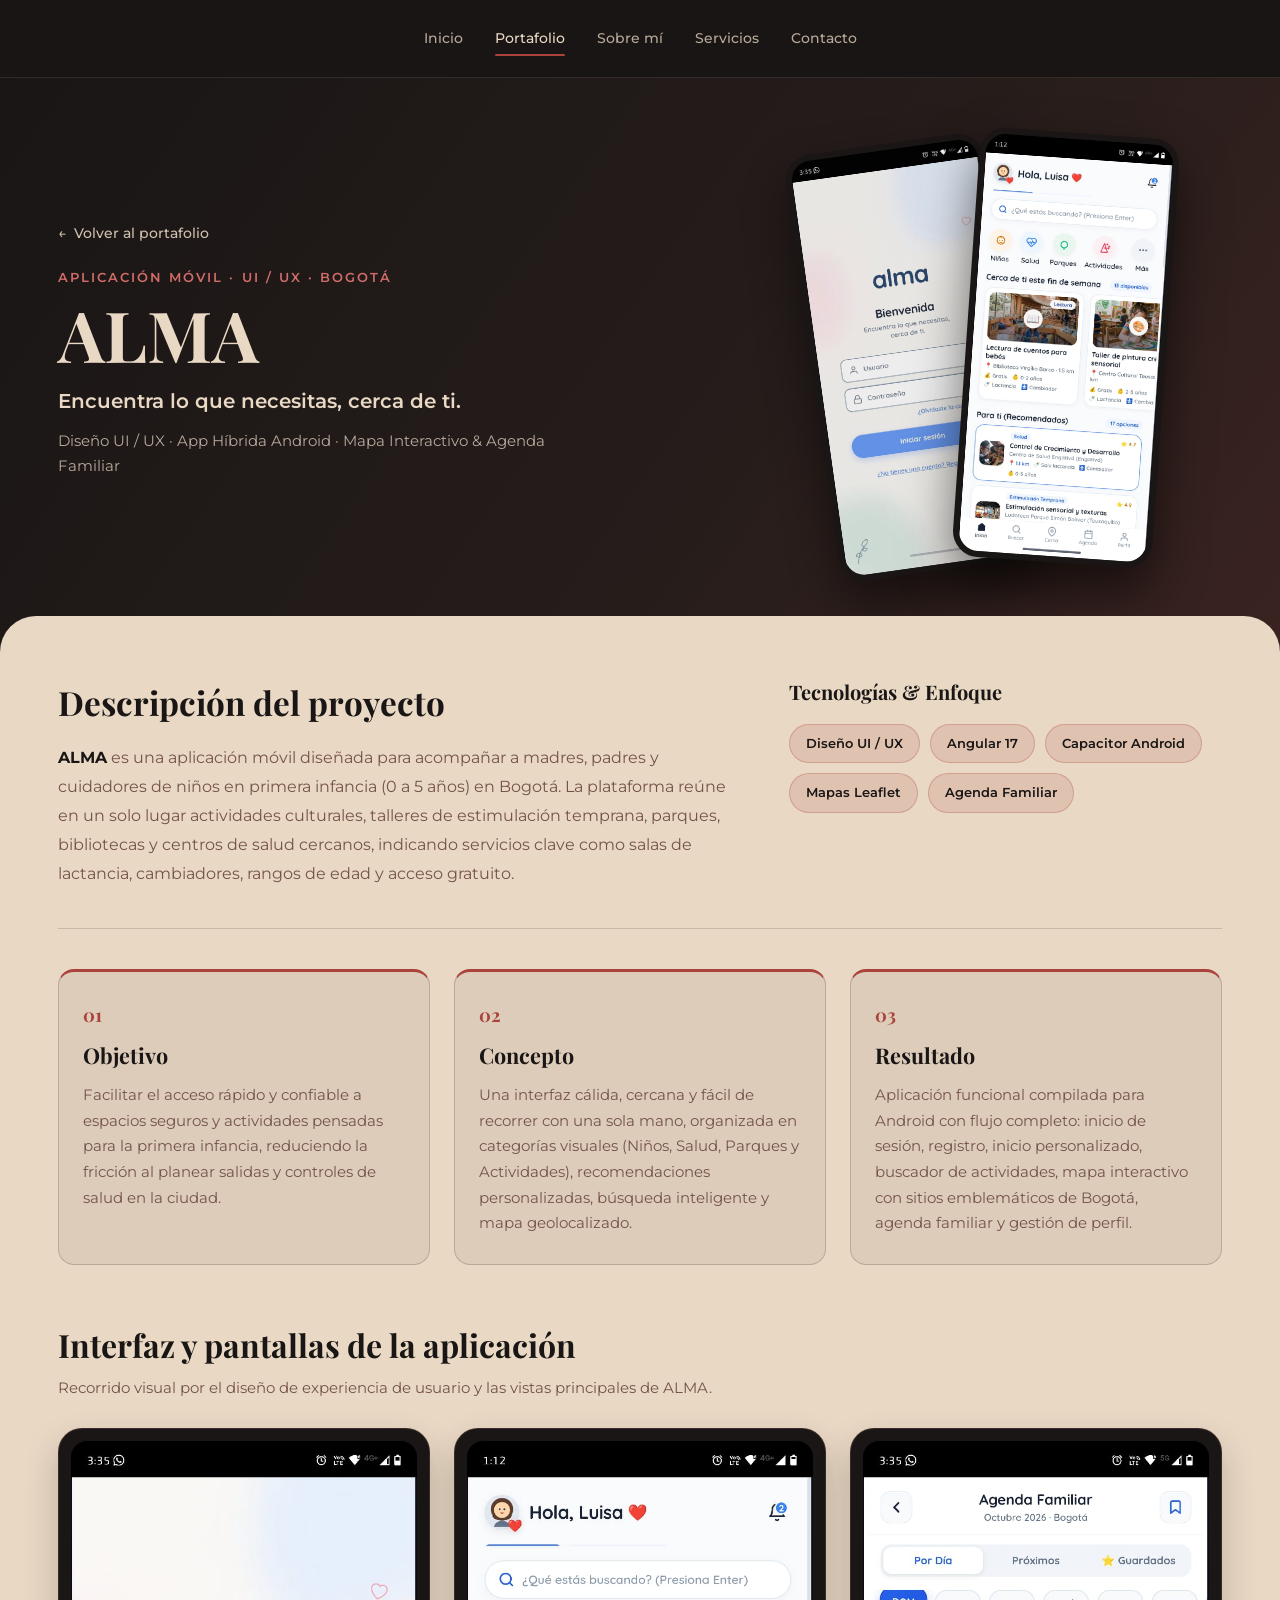
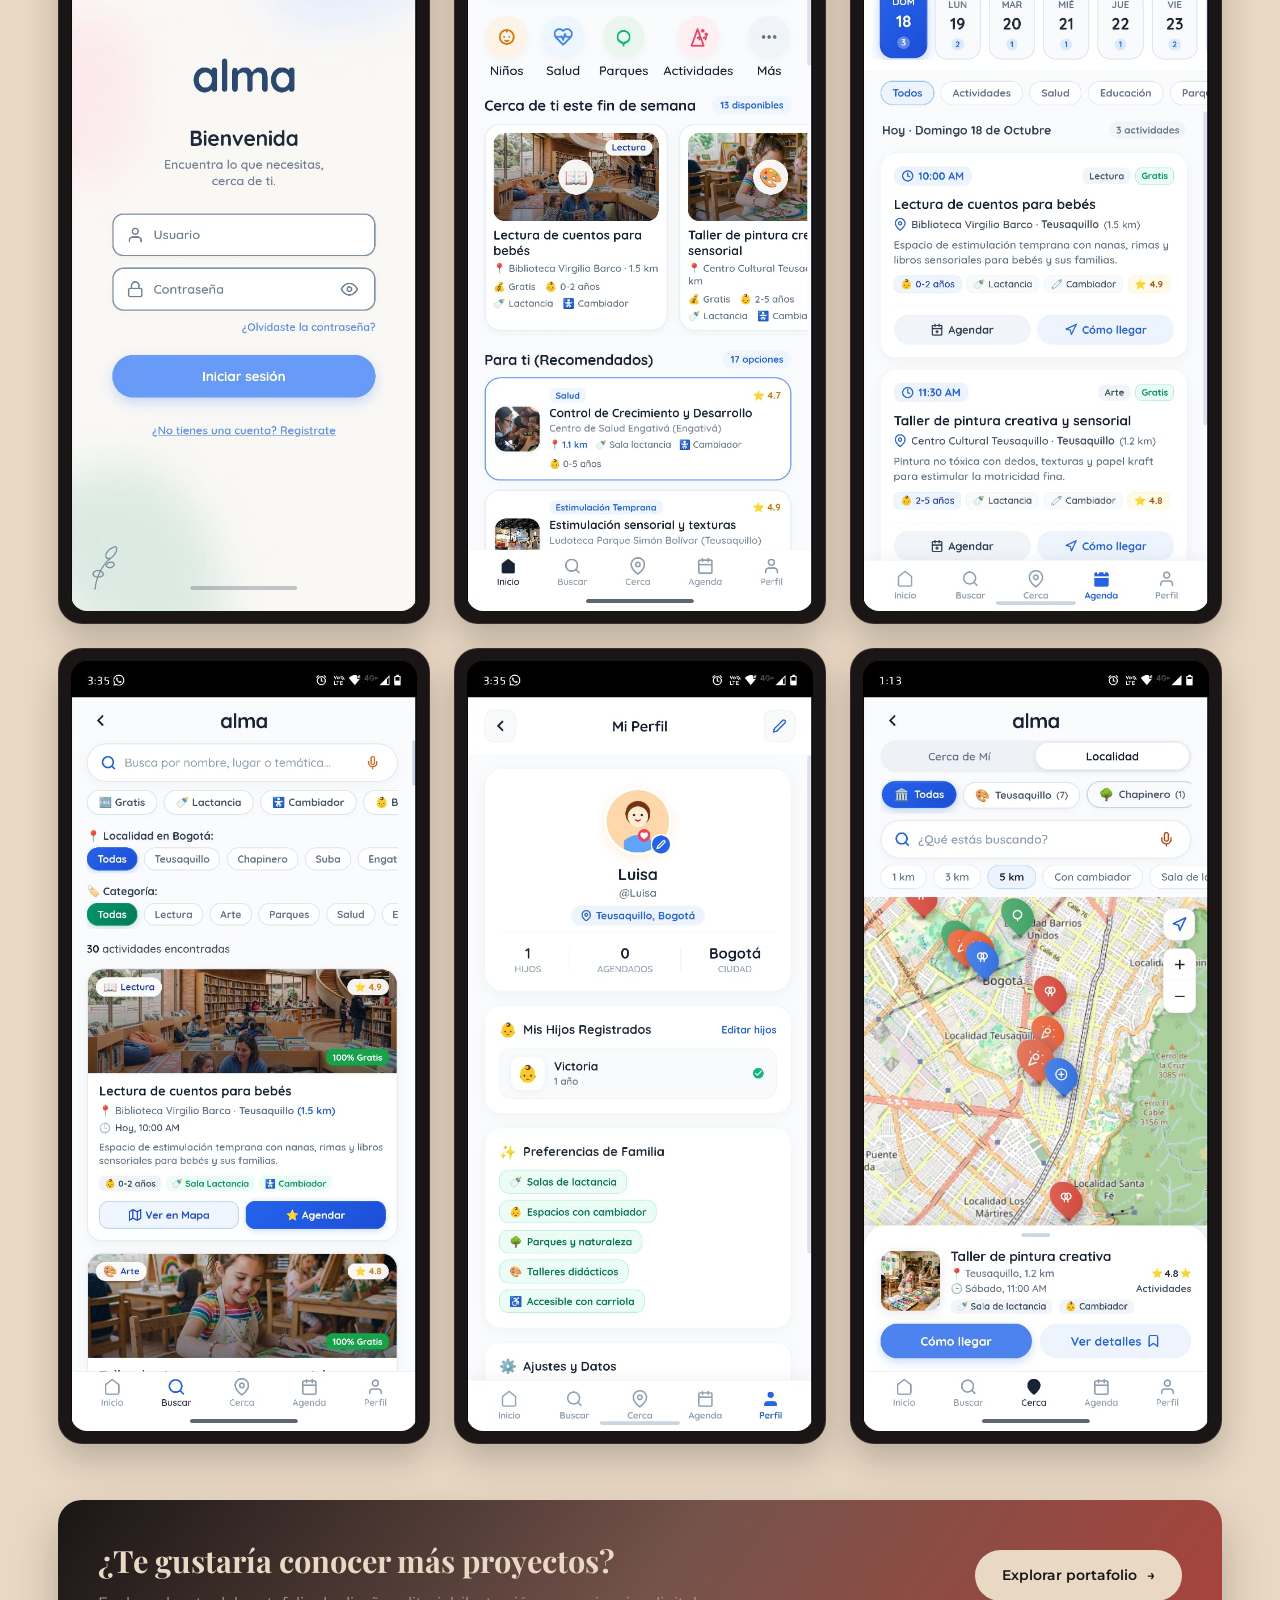
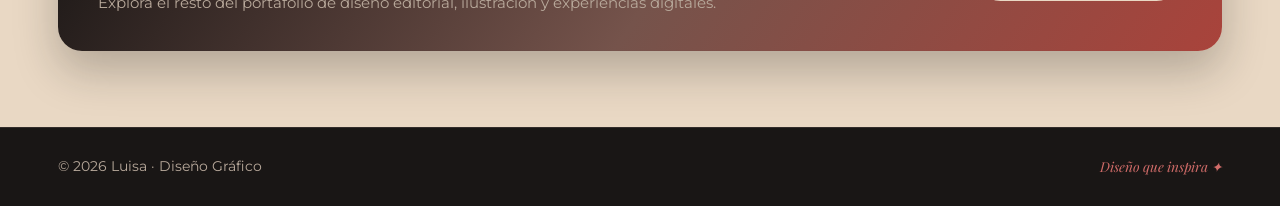
==== alma.html @ 15b38073 "Agrega proyecto ALMA, nueva portada y rediseña Historias de Barrio" ====
<!DOCTYPE html>
<html lang="es">
<head>
  <meta charset="UTF-8">
  <meta name="viewport" content="width=device-width, initial-scale=1.0">
  <meta name="description" content="Caso de estudio: ALMA — Aplicación móvil de acompañamiento familiar para descubrir actividades, parques, salud y espacios amigables con la primera infancia en Bogotá.">
  <title>ALMA | Caso de Estudio</title>
  <link rel="stylesheet" href="css/common.css">
  <link rel="stylesheet" href="css/alma.css">
</head>
<body>
  <!-- Navegación -->
  <header class="navbar">
    <div class="container navbar__inner">
      <nav class="navbar__menu" aria-label="Menú principal">
        <a href="index.html" class="navbar__link">Inicio</a>
        <a href="portafolio.html" class="navbar__link active">Portafolio</a>
        <a href="sobre-mi.html" class="navbar__link">Sobre mí</a>
        <a href="servicios.html" class="navbar__link">Servicios</a>
        <a href="contacto.html" class="navbar__link">Contacto</a>
      </nav>

      <div class="navbar__actions">
        <button class="navbar__burger" type="button" aria-label="Abrir menú" aria-expanded="false">
          <span></span>
          <span></span>
          <span></span>
        </button>
      </div>
    </div>
  </header>

  <main>
    <!-- 1. HERO DEL PROYECTO ALMA -->
    <section class="alma-hero">
      <div class="container alma-hero__grid">
        <div class="alma-hero__content fade-up">
          <a href="portafolio.html" class="alma-hero__back">
            <span aria-hidden="true">←</span> Volver al portafolio
          </a>
          <span class="alma-hero__kicker">Aplicación Móvil · UI / UX · Bogotá</span>
          <h1 class="alma-hero__title">ALMA</h1>
          <p class="alma-hero__tagline">Encuentra lo que necesitas, cerca de ti.</p>
          <p class="alma-hero__meta">Diseño UI / UX · App Híbrida Android · Mapa Interactivo &amp; Agenda Familiar</p>
        </div>

        <div class="alma-hero__phones fade-up" aria-hidden="true">
          <div class="phone-mockup phone-mockup--back">
            <img src="assets/img/alma/alma-2.jpeg" alt="Pantalla de bienvenida ALMA">
          </div>
          <div class="phone-mockup phone-mockup--front">
            <img src="assets/img/alma/alma-1.jpeg" alt="Pantalla de inicio ALMA">
          </div>
        </div>
      </div>
    </section>

    <!-- 2. CUERPO CREMA DEL CASO DE ESTUDIO -->
    <section class="alma-body">
      <div class="container">
        <!-- Descripción + Herramientas -->
        <div class="alma-overview fade-up">
          <div class="alma-description">
            <h2>Descripción del proyecto</h2>
            <p>
              <strong>ALMA</strong> es una aplicación móvil diseñada para acompañar a madres, padres
              y cuidadores de niños en primera infancia (0 a 5 años) en Bogotá. La plataforma reúne
              en un solo lugar actividades culturales, talleres de estimulación temprana, parques,
              bibliotecas y centros de salud cercanos, indicando servicios clave como salas de
              lactancia, cambiadores, rangos de edad y acceso gratuito.
            </p>
          </div>

          <div class="alma-tools">
            <h3>Tecnologías &amp; Enfoque</h3>
            <ul class="alma-tag-list">
              <li>Diseño UI / UX</li>
              <li>Angular 17</li>
              <li>Capacitor Android</li>
              <li>Mapas Leaflet</li>
              <li>Agenda Familiar</li>
            </ul>
          </div>
        </div>

        <!-- Objetivo / Concepto / Resultado -->
        <div class="alma-pillars fade-up">
          <article class="alma-pillar">
            <span class="alma-pillar__num" aria-hidden="true">01</span>
            <h3>Objetivo</h3>
            <p>
              Facilitar el acceso rápido y confiable a espacios seguros y actividades pensadas para
              la primera infancia, reduciendo la fricción al planear salidas y controles de salud en
              la ciudad.
            </p>
          </article>

          <article class="alma-pillar">
            <span class="alma-pillar__num" aria-hidden="true">02</span>
            <h3>Concepto</h3>
            <p>
              Una interfaz cálida, cercana y fácil de recorrer con una sola mano, organizada en
              categorías visuales (Niños, Salud, Parques y Actividades), recomendaciones
              personalizadas, búsqueda inteligente y mapa geolocalizado.
            </p>
          </article>

          <article class="alma-pillar">
            <span class="alma-pillar__num" aria-hidden="true">03</span>
            <h3>Resultado</h3>
            <p>
              Aplicación funcional compilada para Android con flujo completo: inicio de sesión,
              registro, inicio personalizado, buscador de actividades, mapa interactivo con sitios
              emblemáticos de Bogotá, agenda familiar y gestión de perfil.
            </p>
          </article>
        </div>

        <!-- Galería de pantallas de la app -->
        <div class="alma-section fade-up">
          <div class="alma-section__head">
            <h2>Interfaz y pantallas de la aplicación</h2>
            <p>Recorrido visual por el diseño de experiencia de usuario y las vistas principales de ALMA.</p>
          </div>

          <div class="alma-screens-grid">
            <figure class="alma-screen">
              <img src="assets/img/alma/alma-2.jpeg" alt="ALMA — Pantalla de bienvenida e inicio de sesión" loading="lazy">
            </figure>
            <figure class="alma-screen">
              <img src="assets/img/alma/alma-1.jpeg" alt="ALMA — Inicio con actividades recomendadas" loading="lazy">
            </figure>
            <figure class="alma-screen">
              <img src="assets/img/alma/alma-3.jpeg" alt="ALMA — Vista de funcionalidades 3" loading="lazy">
            </figure>
            <figure class="alma-screen">
              <img src="assets/img/alma/alma-4.jpeg" alt="ALMA — Vista de funcionalidades 4" loading="lazy">
            </figure>
            <figure class="alma-screen">
              <img src="assets/img/alma/alma-5.jpeg" alt="ALMA — Vista de funcionalidades 5" loading="lazy">
            </figure>
            <figure class="alma-screen">
              <img src="assets/img/alma/alma-6.jpeg" alt="ALMA — Vista de funcionalidades 6" loading="lazy">
            </figure>
          </div>
        </div>

        <!-- Banner inferior -->
        <div class="alma-cta fade-up">
          <div class="alma-cta__banner">
            <div class="alma-cta__text">
              <h2>¿Te gustaría conocer más proyectos?</h2>
              <p>Explora el resto del portafolio de diseño editorial, ilustración y experiencias digitales.</p>
            </div>
            <a href="portafolio.html" class="btn btn--cream">
              Explorar portafolio <span aria-hidden="true">→</span>
            </a>
          </div>
        </div>
      </div>
    </section>
  </main>

  <footer class="site-footer">
    <div class="container site-footer__inner">
      <div class="site-footer__brand">
        <span>© 2026 Luisa · Diseño Gráfico</span>
      </div>
      <span class="site-footer__tagline">Diseño que inspira ✦</span>
    </div>
  </footer>

  <script src="js/main.js"></script>
</body>
</html>
---- css/common.css ----
/* ==========================================================================
   COMMON.CSS — Sistema de Diseño Global (Lp · Luisa Portafolio)
   Paleta: #191615 (Oscuro), #A9433B (Terracota/Rojo), #D16C69 (Coral),
           #E9D8C4 (Crema), #75534B (Café), #B8A99B (Topo)
   Tipografía: Playfair Display (Títulos) & Montserrat (Textos)
   ========================================================================== */

@import url('https://fonts.googleapis.com/css2?family=Montserrat:wght@300;400;500;600;700&family=Playfair+Display:ital,wght@0,600;0,700;0,800;1,600&display=swap');

:root {
  /* Colores principales */
  --bg-dark: #191615;
  --bg-dark-elevated: #231E1C;
  --bg-dark-card: #2B2422;
  --bg-cream: #E9D8C4;
  --bg-cream-alt: #DFCBB4;

  --purple-primary: #A9433B;
  --purple-hover: #8C352E;
  --purple-light: #D16C69;
  --purple-soft: rgba(169, 67, 59, 0.18);
  --brown-accent: #75534B;

  --text-light: #E9D8C4;
  --text-light-muted: #B8A99B;
  --text-dark: #191615;
  --text-dark-muted: #75534B;

  --border-dark: rgba(184, 169, 155, 0.16);
  --border-cream: rgba(117, 83, 75, 0.24);

  /* Tipografías */
  --font-display: 'Playfair Display', Georgia, serif;
  --font-body: 'Montserrat', -apple-system, BlinkMacSystemFont, sans-serif;

  /* Radios y sombras */
  --radius-sm: 10px;
  --radius-md: 16px;
  --radius-lg: 24px;
  --radius-pill: 999px;
  --shadow-soft: 0 12px 32px rgba(25, 22, 21, 0.32);
  --shadow-purple: 0 10px 30px rgba(169, 67, 59, 0.34);

  /* Contenedor a pantalla completa */
  --container-max: 100%;
  --container-pad: clamp(24px, 4.5vw, 72px);
  --nav-height: 78px;
  --transition: 0.28s cubic-bezier(0.25, 0.8, 0.25, 1);
}

/* Modo claro opcional (activado con el botón de tema del navbar) */
body.light-theme {
  --bg-dark: #26201E;
  --bg-dark-elevated: #312926;
}

/* Reset básico */
*,
*::before,
*::after {
  box-sizing: border-box;
  margin: 0;
  padding: 0;
}

html {
  scroll-behavior: smooth;
  font-size: 16px;
}

body {
  font-family: var(--font-body);
  background-color: var(--bg-dark);
  color: var(--text-light);
  line-height: 1.6;
  overflow-x: hidden;
  -webkit-font-smoothing: antialiased;
  min-height: 100vh;
  display: flex;
  flex-direction: column;
}

main {
  flex: 1;
  display: flex;
  flex-direction: column;
}

img {
  max-width: 100%;
  display: block;
}

a {
  color: inherit;
  text-decoration: none;
  transition: color var(--transition), transform var(--transition), background var(--transition);
}

button,
input,
textarea {
  font-family: inherit;
}

ul {
  list-style: none;
}

/* Contenedor */
.container {
  width: 100%;
  max-width: var(--container-max);
  margin: 0 auto;
  padding: 0 var(--container-pad);
}

/* ==========================================================================
   NAVEGACIÓN PRINCIPAL
   ========================================================================== */
.navbar {
  position: sticky;
  top: 0;
  z-index: 100;
  height: var(--nav-height);
  background: rgba(25, 22, 21, 0.9);
  backdrop-filter: blur(14px);
  -webkit-backdrop-filter: blur(14px);
  border-bottom: 1px solid var(--border-dark);
}

.navbar__inner {
  height: 100%;
  display: flex;
  align-items: center;
  justify-content: center;
  position: relative;
  gap: 24px;
}

.navbar__logo {
  font-family: var(--font-display);
  font-size: 1.95rem;
  font-weight: 700;
  letter-spacing: -0.04em;
  color: var(--text-light);
  display: inline-flex;
  align-items: baseline;
  line-height: 1;
}

.navbar__logo span {
  font-style: italic;
  color: var(--purple-light);
  margin-left: -2px;
}

.navbar__menu {
  display: flex;
  align-items: center;
  gap: 32px;
}

.navbar__link {
  font-size: 0.9rem;
  font-weight: 500;
  color: var(--text-light-muted);
  position: relative;
  padding: 6px 0;
}

.navbar__link::after {
  content: '';
  position: absolute;
  left: 0;
  bottom: 0;
  width: 0;
  height: 2px;
  background: var(--purple-primary);
  border-radius: 2px;
  transition: width var(--transition);
}

.navbar__link:hover,
.navbar__link.active {
  color: var(--text-light);
}

.navbar__link.active::after,
.navbar__link:hover::after {
  width: 100%;
}

.navbar__actions {
  position: absolute;
  right: var(--container-pad);
  display: flex;
  align-items: center;
  gap: 14px;
}

/* Switch decorativo / funcional de estrellas y luna (como en el boceto) */
.theme-toggle {
  width: 58px;
  height: 28px;
  border-radius: var(--radius-pill);
  border: 1px solid rgba(184, 169, 155, 0.32);
  background: linear-gradient(135deg, #2D2523, #191615);
  padding: 3px 6px;
  display: inline-flex;
  align-items: center;
  justify-content: space-between;
  cursor: pointer;
  position: relative;
  transition: border-color var(--transition), background var(--transition);
}

.theme-toggle:hover {
  border-color: var(--purple-light);
}

.theme-toggle__stars {
  font-size: 0.65rem;
  color: var(--purple-light);
  letter-spacing: 1px;
}

.theme-toggle__orb {
  width: 18px;
  height: 18px;
  border-radius: 50%;
  background: var(--bg-cream);
  box-shadow: 0 0 8px rgba(245, 236, 229, 0.7);
  transition: transform var(--transition);
}

body.light-theme .theme-toggle__orb {
  transform: translateX(-24px);
  background: var(--purple-light);
}

/* Botón hamburguesa móvil */
.navbar__burger {
  display: none;
  flex-direction: column;
  justify-content: center;
  gap: 5px;
  width: 38px;
  height: 38px;
  background: transparent;
  border: 1px solid var(--border-dark);
  border-radius: 10px;
  padding: 8px;
  cursor: pointer;
}

.navbar__burger span {
  display: block;
  width: 100%;
  height: 2px;
  background: var(--text-light);
  border-radius: 2px;
  transition: transform var(--transition), opacity var(--transition);
}

/* ==========================================================================
   BOTONES REUTILIZABLES
   ========================================================================== */
.btn {
  display: inline-flex;
  align-items: center;
  justify-content: center;
  gap: 10px;
  padding: 13px 26px;
  border-radius: var(--radius-pill);
  font-size: 0.9rem;
  font-weight: 600;
  cursor: pointer;
  border: 1.5px solid transparent;
  transition: transform var(--transition), box-shadow var(--transition), background var(--transition), color var(--transition);
}

.btn:hover {
  transform: translateY(-2px);
}

.btn--cream {
  background: var(--bg-cream);
  color: var(--text-dark);
}

.btn--cream:hover {
  background: #ffffff;
  box-shadow: 0 10px 24px rgba(245, 236, 229, 0.22);
}

.btn--purple {
  background: var(--purple-primary);
  color: #ffffff;
}

.btn--purple:hover {
  background: var(--purple-hover);
  box-shadow: var(--shadow-purple);
}

.btn--outline-dark {
  background: transparent;
  color: var(--text-dark);
  border-color: var(--text-dark);
}

.btn--outline-dark:hover {
  background: var(--text-dark);
  color: var(--bg-cream);
}

/* ==========================================================================
   TEXTURAS HALFTONE Y ELEMENTOS GRÁFICOS DEL SISTEMA DE DISEÑO
   ========================================================================== */
.halftone-dots {
  background-image: radial-gradient(rgba(169, 67, 59, 0.55) 1.5px, transparent 1.5px);
  background-size: 9px 9px;
}

.halftone-dots--dark {
  background-image: radial-gradient(rgba(117, 83, 75, 0.38) 1.5px, transparent 1.5px);
  background-size: 8px 8px;
}

.halftone-dots--light {
  background-image: radial-gradient(rgba(233, 216, 196, 0.32) 1.5px, transparent 1.5px);
  background-size: 10px 10px;
}

.sparkle {
  display: inline-block;
  color: var(--purple-primary);
  line-height: 1;
}

/* ==========================================================================
   ICONOS SOCIALES & FOOTER COMPARTIDO
   ========================================================================== */
.social-links {
  display: flex;
  align-items: center;
  gap: 16px;
}

.social-link {
  width: 38px;
  height: 38px;
  border-radius: 50%;
  display: inline-flex;
  align-items: center;
  justify-content: center;
  color: inherit;
  border: 1px solid currentColor;
  opacity: 0.85;
  transition: transform var(--transition), background var(--transition), color var(--transition), opacity var(--transition);
}

.social-link:hover {
  opacity: 1;
  transform: translateY(-2px);
  background: var(--purple-primary);
  border-color: var(--purple-primary);
  color: #ffffff;
}

.site-footer {
  background: var(--bg-dark);
  border-top: 1px solid var(--border-dark);
  padding: 28px 0;
  color: var(--text-light-muted);
  font-size: 0.85rem;
}

.site-footer__inner {
  display: flex;
  align-items: center;
  justify-content: space-between;
  flex-wrap: wrap;
  gap: 16px;
}

.site-footer__brand {
  display: flex;
  align-items: center;
  gap: 12px;
}

.site-footer__tagline {
  font-family: var(--font-display);
  font-style: italic;
  color: var(--purple-light);
}

/* ==========================================================================
   ANIMACIONES SUAVES DE ENTRADA
   ========================================================================== */
.fade-up {
  opacity: 0;
  transform: translateY(22px);
  transition: opacity 0.6s ease, transform 0.6s ease;
}

.fade-up.is-visible {
  opacity: 1;
  transform: translateY(0);
}

/* ==========================================================================
   RESPONSIVE GLOBAL
   ========================================================================== */
@media (max-width: 860px) {
  .navbar__burger {
    display: flex;
  }

  .navbar__menu {
    position: fixed;
    top: var(--nav-height);
    left: 0;
    right: 0;
    background: rgba(20, 18, 24, 0.98);
    backdrop-filter: blur(18px);
    flex-direction: column;
    padding: 28px 24px 36px;
    gap: 20px;
    border-bottom: 1px solid var(--border-dark);
    transform: translateY(-130%);
    opacity: 0;
    pointer-events: none;
    transition: transform 0.32s ease, opacity 0.32s ease;
  }

  .navbar__menu.is-open {
    transform: translateY(0);
    opacity: 1;
    pointer-events: auto;
  }

  .navbar__link {
    font-size: 1.05rem;
  }
}
---- css/alma.css ----
/* ==========================================================================
   ALMA.CSS — Estilos exclusivos para alma.html (Caso de Estudio App ALMA)
   Paleta: #191615, #A9433B, #D16C69, #E9D8C4, #75534B, #B8A99B
   ========================================================================== */

/* 1. HERO OSCURO */
.alma-hero {
  background: linear-gradient(125deg, #191615 0%, #261D1B 60%, #3A2320 100%);
  padding: 56px 0 84px;
  overflow: hidden;
}

.alma-hero__grid {
  display: grid;
  grid-template-columns: 1.15fr 0.85fr;
  align-items: center;
  gap: 44px;
}

.alma-hero__back {
  display: inline-flex;
  align-items: center;
  gap: 8px;
  font-size: 0.88rem;
  font-weight: 500;
  color: #E9D8C4;
  opacity: 0.88;
  margin-bottom: 24px;
}

.alma-hero__back:hover {
  opacity: 1;
  color: #D16C69;
  transform: translateX(-4px);
}

.alma-hero__kicker {
  display: block;
  font-size: 0.8rem;
  font-weight: 600;
  text-transform: uppercase;
  letter-spacing: 0.16em;
  color: #D16C69;
  margin-bottom: 10px;
}

.alma-hero__title {
  font-family: var(--font-display);
  font-size: clamp(3rem, 5.5vw, 4.9rem);
  line-height: 1.02;
  color: #E9D8C4;
  margin-bottom: 14px;
}

.alma-hero__tagline {
  font-size: clamp(1.1rem, 1.6vw, 1.35rem);
  font-weight: 600;
  color: #E9D8C4;
  margin-bottom: 12px;
}

.alma-hero__meta {
  font-size: 0.95rem;
  color: #B8A99B;
  max-width: 540px;
}

/* Mockups de teléfono en el Hero */
.alma-hero__phones {
  position: relative;
  min-height: 360px;
  display: flex;
  align-items: center;
  justify-content: center;
}

.phone-mockup {
  width: 200px;
  border-radius: 26px;
  overflow: hidden;
  border: 6px solid #191615;
  box-shadow: 0 24px 50px rgba(0, 0, 0, 0.55);
  background: #191615;
}

.phone-mockup img {
  width: 100%;
  height: auto;
  display: block;
}

.phone-mockup--back {
  transform: rotate(-8deg) translateX(26px) translateY(12px);
  opacity: 0.92;
}

.phone-mockup--front {
  position: relative;
  z-index: 2;
  transform: rotate(4deg) translateX(-18px);
}

/* 2. CUERPO CREMA */
.alma-body {
  position: relative;
  flex: 1;
  background: #E9D8C4;
  color: #191615;
  border-radius: 36px 36px 0 0;
  margin-top: -32px;
  padding: 60px 0 76px;
  z-index: 3;
}

.alma-overview {
  display: grid;
  grid-template-columns: 1.35fr 0.85fr;
  gap: 44px;
  align-items: start;
  padding-bottom: 40px;
  border-bottom: 1px solid rgba(117, 83, 75, 0.25);
}

.alma-description h2 {
  font-family: var(--font-display);
  font-size: clamp(1.7rem, 2.6vw, 2.15rem);
  color: #191615;
  margin-bottom: 14px;
}

.alma-description p {
  font-size: 1.02rem;
  color: #75534B;
  line-height: 1.78;
  max-width: 740px;
}

.alma-description strong {
  color: #191615;
}

.alma-tools h3 {
  font-family: var(--font-display);
  font-size: 1.25rem;
  color: #191615;
  margin-bottom: 16px;
}

.alma-tag-list {
  display: flex;
  flex-wrap: wrap;
  gap: 10px;
}

.alma-tag-list li {
  padding: 8px 16px;
  border-radius: var(--radius-pill);
  background: rgba(169, 67, 59, 0.14);
  border: 1px solid rgba(169, 67, 59, 0.28);
  color: #191615;
  font-size: 0.84rem;
  font-weight: 600;
}

/* Pilares (Objetivo, Concepto, Resultado) */
.alma-pillars {
  display: grid;
  grid-template-columns: repeat(3, 1fr);
  gap: 24px;
  padding: 40px 0 54px;
}

.alma-pillar {
  background: rgba(184, 169, 155, 0.24);
  border: 1.5px solid rgba(117, 83, 75, 0.3);
  border-top: 3px solid #A9433B;
  border-radius: var(--radius-md);
  padding: 28px 24px;
}

.alma-pillar__num {
  display: inline-block;
  font-family: var(--font-display);
  font-size: 1.15rem;
  font-weight: 700;
  color: #A9433B;
  margin-bottom: 8px;
}

.alma-pillar h3 {
  font-family: var(--font-display);
  font-size: 1.35rem;
  color: #191615;
  margin-bottom: 10px;
}

.alma-pillar p {
  font-size: 0.94rem;
  color: #75534B;
  line-height: 1.7;
}

/* Galería de pantallas móviles */
.alma-section {
  margin-bottom: 56px;
}

.alma-section__head {
  margin-bottom: 28px;
}

.alma-section__head h2 {
  font-family: var(--font-display);
  font-size: clamp(1.6rem, 2.5vw, 2.05rem);
  color: #191615;
  margin-bottom: 6px;
}

.alma-section__head p {
  font-size: 0.95rem;
  color: #75534B;
}

.alma-screens-grid {
  display: grid;
  grid-template-columns: repeat(3, 1fr);
  gap: 24px;
}

.alma-screen {
  background: #191615;
  border-radius: 24px;
  padding: 12px;
  box-shadow: 0 16px 34px rgba(25, 22, 21, 0.22);
  border: 1px solid rgba(117, 83, 75, 0.35);
  transition: transform var(--transition), box-shadow var(--transition);
}

.alma-screen:hover {
  transform: translateY(-6px);
  box-shadow: 0 22px 44px rgba(25, 22, 21, 0.3);
}

.alma-screen img {
  width: 100%;
  height: auto;
  border-radius: 16px;
  display: block;
}

/* Banner CTA final */
.alma-cta__banner {
  background: linear-gradient(125deg, #191615 0%, #75534B 52%, #A9433B 100%);
  border-radius: var(--radius-lg);
  padding: 36px 40px;
  color: #E9D8C4;
  display: flex;
  align-items: center;
  justify-content: space-between;
  gap: 24px;
  box-shadow: 0 20px 44px rgba(25, 22, 21, 0.25);
}

.alma-cta__text h2 {
  font-family: var(--font-display);
  font-size: clamp(1.45rem, 2.4vw, 2rem);
  color: #E9D8C4;
  margin-bottom: 6px;
}

.alma-cta__text p {
  font-size: 0.95rem;
  color: #B8A99B;
}

/* RESPONSIVE */
@media (max-width: 960px) {
  .alma-hero__grid,
  .alma-overview,
  .alma-pillars {
    grid-template-columns: 1fr;
  }

  .alma-screens-grid {
    grid-template-columns: repeat(2, 1fr);
  }

  .alma-cta__banner {
    flex-direction: column;
    align-items: flex-start;
  }
}

@media (max-width: 560px) {
  .alma-screens-grid {
    grid-template-columns: 1fr;
  }

  .phone-mockup {
    width: 155px;
  }
}
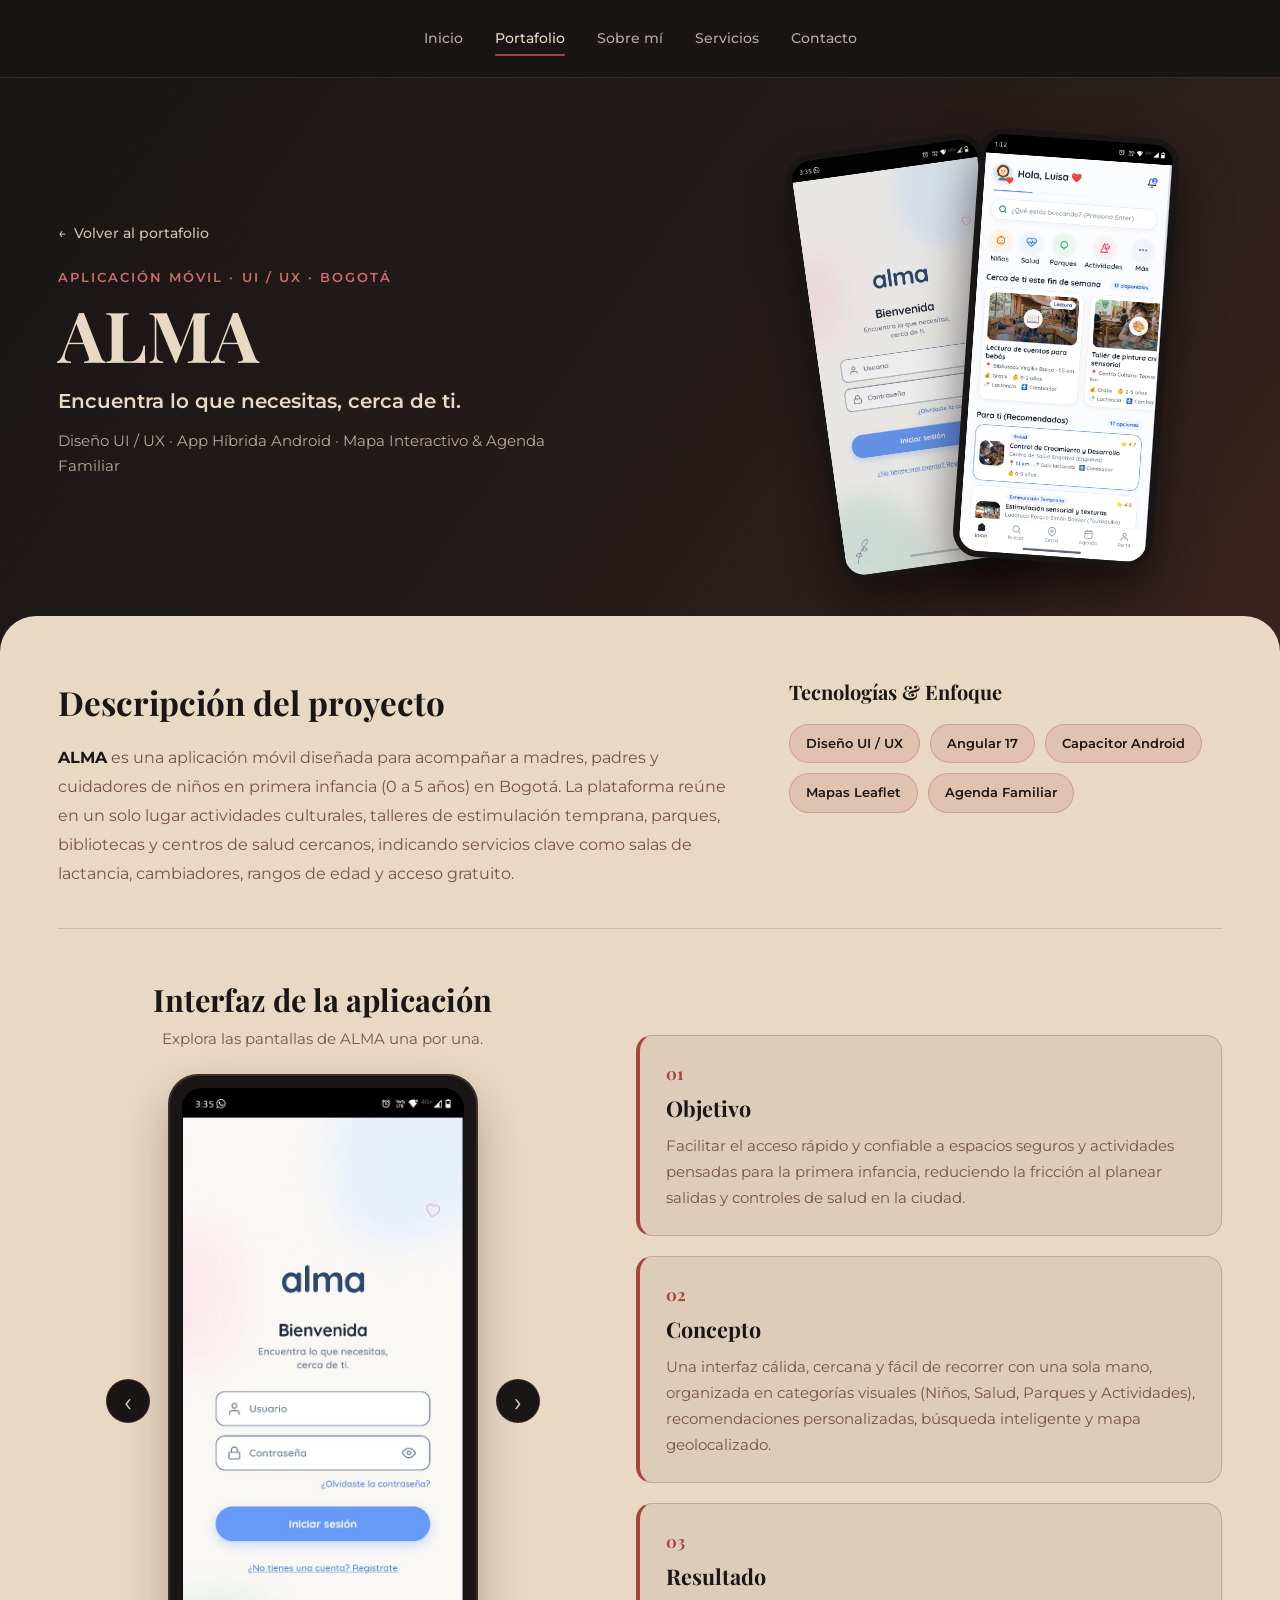
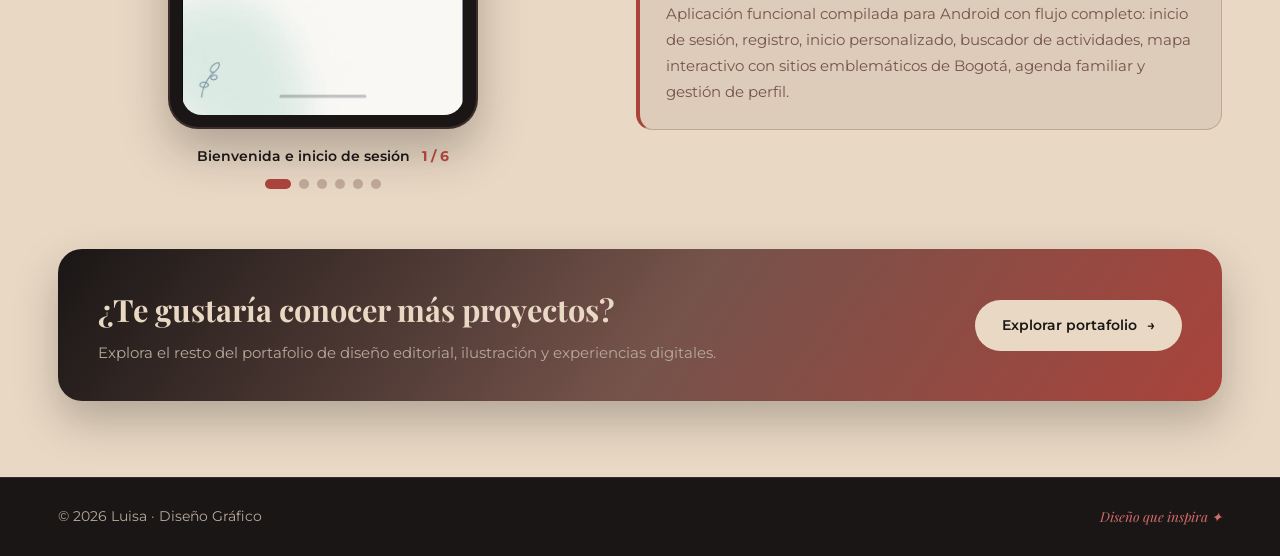
==== commit d9f9032f: "Galería 1 en 1 en ALMA junto a Objetivo, Concepto y Resultado" ====
--- a/alma.html
+++ b/alma.html
@@ -83,65 +83,88 @@
           </div>
         </div>
 
-        <!-- Objetivo / Concepto / Resultado -->
-        <div class="alma-pillars fade-up">
-          <article class="alma-pillar">
-            <span class="alma-pillar__num" aria-hidden="true">01</span>
-            <h3>Objetivo</h3>
-            <p>
-              Facilitar el acceso rápido y confiable a espacios seguros y actividades pensadas para
-              la primera infancia, reduciendo la fricción al planear salidas y controles de salud en
-              la ciudad.
-            </p>
-          </article>
+        <!-- Galería 1 en 1 a la izquierda + Objetivo / Concepto / Resultado a la derecha -->
+        <div class="alma-showcase fade-up">
+          <!-- Columna izquierda: Galería interactiva 1 en 1 -->
+          <div class="alma-gallery-col">
+            <div class="alma-section__head">
+              <h2>Interfaz de la aplicación</h2>
+              <p>Explora las pantallas de ALMA una por una.</p>
+            </div>
 
-          <article class="alma-pillar">
-            <span class="alma-pillar__num" aria-hidden="true">02</span>
-            <h3>Concepto</h3>
-            <p>
-              Una interfaz cálida, cercana y fácil de recorrer con una sola mano, organizada en
-              categorías visuales (Niños, Salud, Parques y Actividades), recomendaciones
-              personalizadas, búsqueda inteligente y mapa geolocalizado.
-            </p>
-          </article>
+            <div class="alma-carousel" id="alma-carousel" aria-label="Galería de pantallas de ALMA">
+              <button type="button" class="alma-carousel__btn alma-carousel__btn--prev" aria-label="Pantalla anterior">‹</button>
 
-          <article class="alma-pillar">
-            <span class="alma-pillar__num" aria-hidden="true">03</span>
-            <h3>Resultado</h3>
-            <p>
-              Aplicación funcional compilada para Android con flujo completo: inicio de sesión,
-              registro, inicio personalizado, buscador de actividades, mapa interactivo con sitios
-              emblemáticos de Bogotá, agenda familiar y gestión de perfil.
-            </p>
-          </article>
-        </div>
+              <div class="alma-carousel__stage">
+                <figure class="alma-slide is-active" data-caption="Bienvenida e inicio de sesión">
+                  <img src="assets/img/alma/alma-2.jpeg" alt="ALMA — Pantalla de bienvenida e inicio de sesión">
+                </figure>
+                <figure class="alma-slide" data-caption="Inicio con actividades recomendadas">
+                  <img src="assets/img/alma/alma-1.jpeg" alt="ALMA — Inicio con actividades recomendadas">
+                </figure>
+                <figure class="alma-slide" data-caption="Exploración y detalle de espacios">
+                  <img src="assets/img/alma/alma-3.jpeg" alt="ALMA — Exploración y detalle de espacios">
+                </figure>
+                <figure class="alma-slide" data-caption="Mapa interactivo y lugares cercanos">
+                  <img src="assets/img/alma/alma-4.jpeg" alt="ALMA — Mapa interactivo y lugares cercanos">
+                </figure>
+                <figure class="alma-slide" data-caption="Agenda familiar y organización">
+                  <img src="assets/img/alma/alma-5.jpeg" alt="ALMA — Agenda familiar y organización">
+                </figure>
+                <figure class="alma-slide" data-caption="Perfil y personalización">
+                  <img src="assets/img/alma/alma-6.jpeg" alt="ALMA — Perfil y personalización">
+                </figure>
+              </div>
 
-        <!-- Galería de pantallas de la app -->
-        <div class="alma-section fade-up">
-          <div class="alma-section__head">
-            <h2>Interfaz y pantallas de la aplicación</h2>
-            <p>Recorrido visual por el diseño de experiencia de usuario y las vistas principales de ALMA.</p>
+              <button type="button" class="alma-carousel__btn alma-carousel__btn--next" aria-label="Pantalla siguiente">›</button>
+            </div>
+
+            <div class="alma-carousel__footer">
+              <span class="alma-carousel__caption" id="alma-caption">Bienvenida e inicio de sesión</span>
+              <span class="alma-carousel__counter" id="alma-counter">1 / 6</span>
+            </div>
+
+            <div class="alma-carousel__dots" role="tablist" aria-label="Seleccionar pantalla">
+              <button type="button" class="alma-dot is-active" data-index="0" aria-label="Ir a pantalla 1"></button>
+              <button type="button" class="alma-dot" data-index="1" aria-label="Ir a pantalla 2"></button>
+              <button type="button" class="alma-dot" data-index="2" aria-label="Ir a pantalla 3"></button>
+              <button type="button" class="alma-dot" data-index="3" aria-label="Ir a pantalla 4"></button>
+              <button type="button" class="alma-dot" data-index="4" aria-label="Ir a pantalla 5"></button>
+              <button type="button" class="alma-dot" data-index="5" aria-label="Ir a pantalla 6"></button>
+            </div>
           </div>
 
-          <div class="alma-screens-grid">
-            <figure class="alma-screen">
-              <img src="assets/img/alma/alma-2.jpeg" alt="ALMA — Pantalla de bienvenida e inicio de sesión" loading="lazy">
-            </figure>
-            <figure class="alma-screen">
-              <img src="assets/img/alma/alma-1.jpeg" alt="ALMA — Inicio con actividades recomendadas" loading="lazy">
-            </figure>
-            <figure class="alma-screen">
-              <img src="assets/img/alma/alma-3.jpeg" alt="ALMA — Vista de funcionalidades 3" loading="lazy">
-            </figure>
-            <figure class="alma-screen">
-              <img src="assets/img/alma/alma-4.jpeg" alt="ALMA — Vista de funcionalidades 4" loading="lazy">
-            </figure>
-            <figure class="alma-screen">
-              <img src="assets/img/alma/alma-5.jpeg" alt="ALMA — Vista de funcionalidades 5" loading="lazy">
-            </figure>
-            <figure class="alma-screen">
-              <img src="assets/img/alma/alma-6.jpeg" alt="ALMA — Vista de funcionalidades 6" loading="lazy">
-            </figure>
+          <!-- Columna derecha: Objetivo / Concepto / Resultado -->
+          <div class="alma-pillars">
+            <article class="alma-pillar">
+              <span class="alma-pillar__num" aria-hidden="true">01</span>
+              <h3>Objetivo</h3>
+              <p>
+                Facilitar el acceso rápido y confiable a espacios seguros y actividades pensadas para
+                la primera infancia, reduciendo la fricción al planear salidas y controles de salud en
+                la ciudad.
+              </p>
+            </article>
+
+            <article class="alma-pillar">
+              <span class="alma-pillar__num" aria-hidden="true">02</span>
+              <h3>Concepto</h3>
+              <p>
+                Una interfaz cálida, cercana y fácil de recorrer con una sola mano, organizada en
+                categorías visuales (Niños, Salud, Parques y Actividades), recomendaciones
+                personalizadas, búsqueda inteligente y mapa geolocalizado.
+              </p>
+            </article>
+
+            <article class="alma-pillar">
+              <span class="alma-pillar__num" aria-hidden="true">03</span>
+              <h3>Resultado</h3>
+              <p>
+                Aplicación funcional compilada para Android con flujo completo: inicio de sesión,
+                registro, inicio personalizado, buscador de actividades, mapa interactivo con sitios
+                emblemáticos de Bogotá, agenda familiar y gestión de perfil.
+              </p>
+            </article>
           </div>
         </div>
 
--- a/css/alma.css
+++ b/css/alma.css
@@ -162,90 +162,185 @@
   font-weight: 600;
 }
 
-/* Pilares (Objetivo, Concepto, Resultado) */
+/* Showcase 2 columnas: Galería 1 en 1 a la izquierda + Pilares a la derecha */
+.alma-showcase {
+  display: grid;
+  grid-template-columns: 0.95fr 1.05fr;
+  align-items: center;
+  gap: 48px;
+  padding: 46px 0 60px;
+}
+
+.alma-gallery-col {
+  display: flex;
+  flex-direction: column;
+  align-items: center;
+}
+
+.alma-section__head {
+  text-align: center;
+  margin-bottom: 22px;
+}
+
+.alma-section__head h2 {
+  font-family: var(--font-display);
+  font-size: clamp(1.55rem, 2.4vw, 2rem);
+  color: #191615;
+  margin-bottom: 4px;
+}
+
+.alma-section__head p {
+  font-size: 0.92rem;
+  color: #75534B;
+}
+
+/* Carrusel 1 en 1 */
+.alma-carousel {
+  width: 100%;
+  display: flex;
+  align-items: center;
+  justify-content: center;
+  gap: 18px;
+}
+
+.alma-carousel__stage {
+  width: 100%;
+  max-width: 310px;
+  background: #191615;
+  border-radius: 30px;
+  padding: 12px;
+  border: 2px solid rgba(117, 83, 75, 0.4);
+  box-shadow: 0 22px 48px rgba(25, 22, 21, 0.28);
+}
+
+.alma-slide {
+  display: none;
+  animation: almaFade 0.32s ease;
+}
+
+.alma-slide.is-active {
+  display: block;
+}
+
+.alma-slide img {
+  width: 100%;
+  height: auto;
+  border-radius: 20px;
+  display: block;
+}
+
+@keyframes almaFade {
+  from {
+    opacity: 0;
+    transform: scale(0.98);
+  }
+  to {
+    opacity: 1;
+    transform: scale(1);
+  }
+}
+
+.alma-carousel__btn {
+  width: 44px;
+  height: 44px;
+  border-radius: 50%;
+  border: 1.5px solid rgba(117, 83, 75, 0.35);
+  background: #191615;
+  color: #E9D8C4;
+  font-size: 1.6rem;
+  line-height: 1;
+  cursor: pointer;
+  display: inline-flex;
+  align-items: center;
+  justify-content: center;
+  flex-shrink: 0;
+  transition: background var(--transition), transform var(--transition), border-color var(--transition);
+}
+
+.alma-carousel__btn:hover {
+  background: #A9433B;
+  border-color: #A9433B;
+  transform: scale(1.06);
+}
+
+.alma-carousel__footer {
+  margin-top: 16px;
+  display: flex;
+  align-items: center;
+  justify-content: center;
+  gap: 12px;
+  font-size: 0.88rem;
+}
+
+.alma-carousel__caption {
+  font-weight: 600;
+  color: #191615;
+}
+
+.alma-carousel__counter {
+  font-weight: 700;
+  color: #A9433B;
+}
+
+.alma-carousel__dots {
+  margin-top: 12px;
+  display: flex;
+  align-items: center;
+  justify-content: center;
+  gap: 8px;
+}
+
+.alma-dot {
+  width: 10px;
+  height: 10px;
+  border-radius: 50%;
+  border: none;
+  background: rgba(117, 83, 75, 0.35);
+  cursor: pointer;
+  transition: background var(--transition), transform var(--transition), width var(--transition);
+}
+
+.alma-dot.is-active {
+  width: 26px;
+  border-radius: var(--radius-pill);
+  background: #A9433B;
+}
+
+/* Columna derecha: Pilares apilados (Objetivo, Concepto, Resultado) */
 .alma-pillars {
-  display: grid;
-  grid-template-columns: repeat(3, 1fr);
-  gap: 24px;
-  padding: 40px 0 54px;
+  display: flex;
+  flex-direction: column;
+  gap: 20px;
 }
 
 .alma-pillar {
   background: rgba(184, 169, 155, 0.24);
   border: 1.5px solid rgba(117, 83, 75, 0.3);
-  border-top: 3px solid #A9433B;
+  border-left: 4px solid #A9433B;
   border-radius: var(--radius-md);
-  padding: 28px 24px;
+  padding: 24px 26px;
 }
 
 .alma-pillar__num {
   display: inline-block;
   font-family: var(--font-display);
-  font-size: 1.15rem;
+  font-size: 1.05rem;
   font-weight: 700;
   color: #A9433B;
+  margin-bottom: 4px;
+}
+
+.alma-pillar h3 {
+  font-family: var(--font-display);
+  font-size: 1.35rem;
+  color: #191615;
   margin-bottom: 8px;
 }
 
-.alma-pillar h3 {
-  font-family: var(--font-display);
-  font-size: 1.35rem;
-  color: #191615;
-  margin-bottom: 10px;
-}
-
 .alma-pillar p {
-  font-size: 0.94rem;
+  font-size: 0.95rem;
   color: #75534B;
   line-height: 1.7;
-}
-
-/* Galería de pantallas móviles */
-.alma-section {
-  margin-bottom: 56px;
-}
-
-.alma-section__head {
-  margin-bottom: 28px;
-}
-
-.alma-section__head h2 {
-  font-family: var(--font-display);
-  font-size: clamp(1.6rem, 2.5vw, 2.05rem);
-  color: #191615;
-  margin-bottom: 6px;
-}
-
-.alma-section__head p {
-  font-size: 0.95rem;
-  color: #75534B;
-}
-
-.alma-screens-grid {
-  display: grid;
-  grid-template-columns: repeat(3, 1fr);
-  gap: 24px;
-}
-
-.alma-screen {
-  background: #191615;
-  border-radius: 24px;
-  padding: 12px;
-  box-shadow: 0 16px 34px rgba(25, 22, 21, 0.22);
-  border: 1px solid rgba(117, 83, 75, 0.35);
-  transition: transform var(--transition), box-shadow var(--transition);
-}
-
-.alma-screen:hover {
-  transform: translateY(-6px);
-  box-shadow: 0 22px 44px rgba(25, 22, 21, 0.3);
-}
-
-.alma-screen img {
-  width: 100%;
-  height: auto;
-  border-radius: 16px;
-  display: block;
 }
 
 /* Banner CTA final */
@@ -277,12 +372,8 @@
 @media (max-width: 960px) {
   .alma-hero__grid,
   .alma-overview,
-  .alma-pillars {
+  .alma-showcase {
     grid-template-columns: 1fr;
-  }
-
-  .alma-screens-grid {
-    grid-template-columns: repeat(2, 1fr);
   }
 
   .alma-cta__banner {
@@ -292,8 +383,14 @@
 }
 
 @media (max-width: 560px) {
-  .alma-screens-grid {
-    grid-template-columns: 1fr;
+  .alma-carousel {
+    gap: 10px;
+  }
+
+  .alma-carousel__btn {
+    width: 38px;
+    height: 38px;
+    font-size: 1.35rem;
   }
 
   .phone-mockup {
